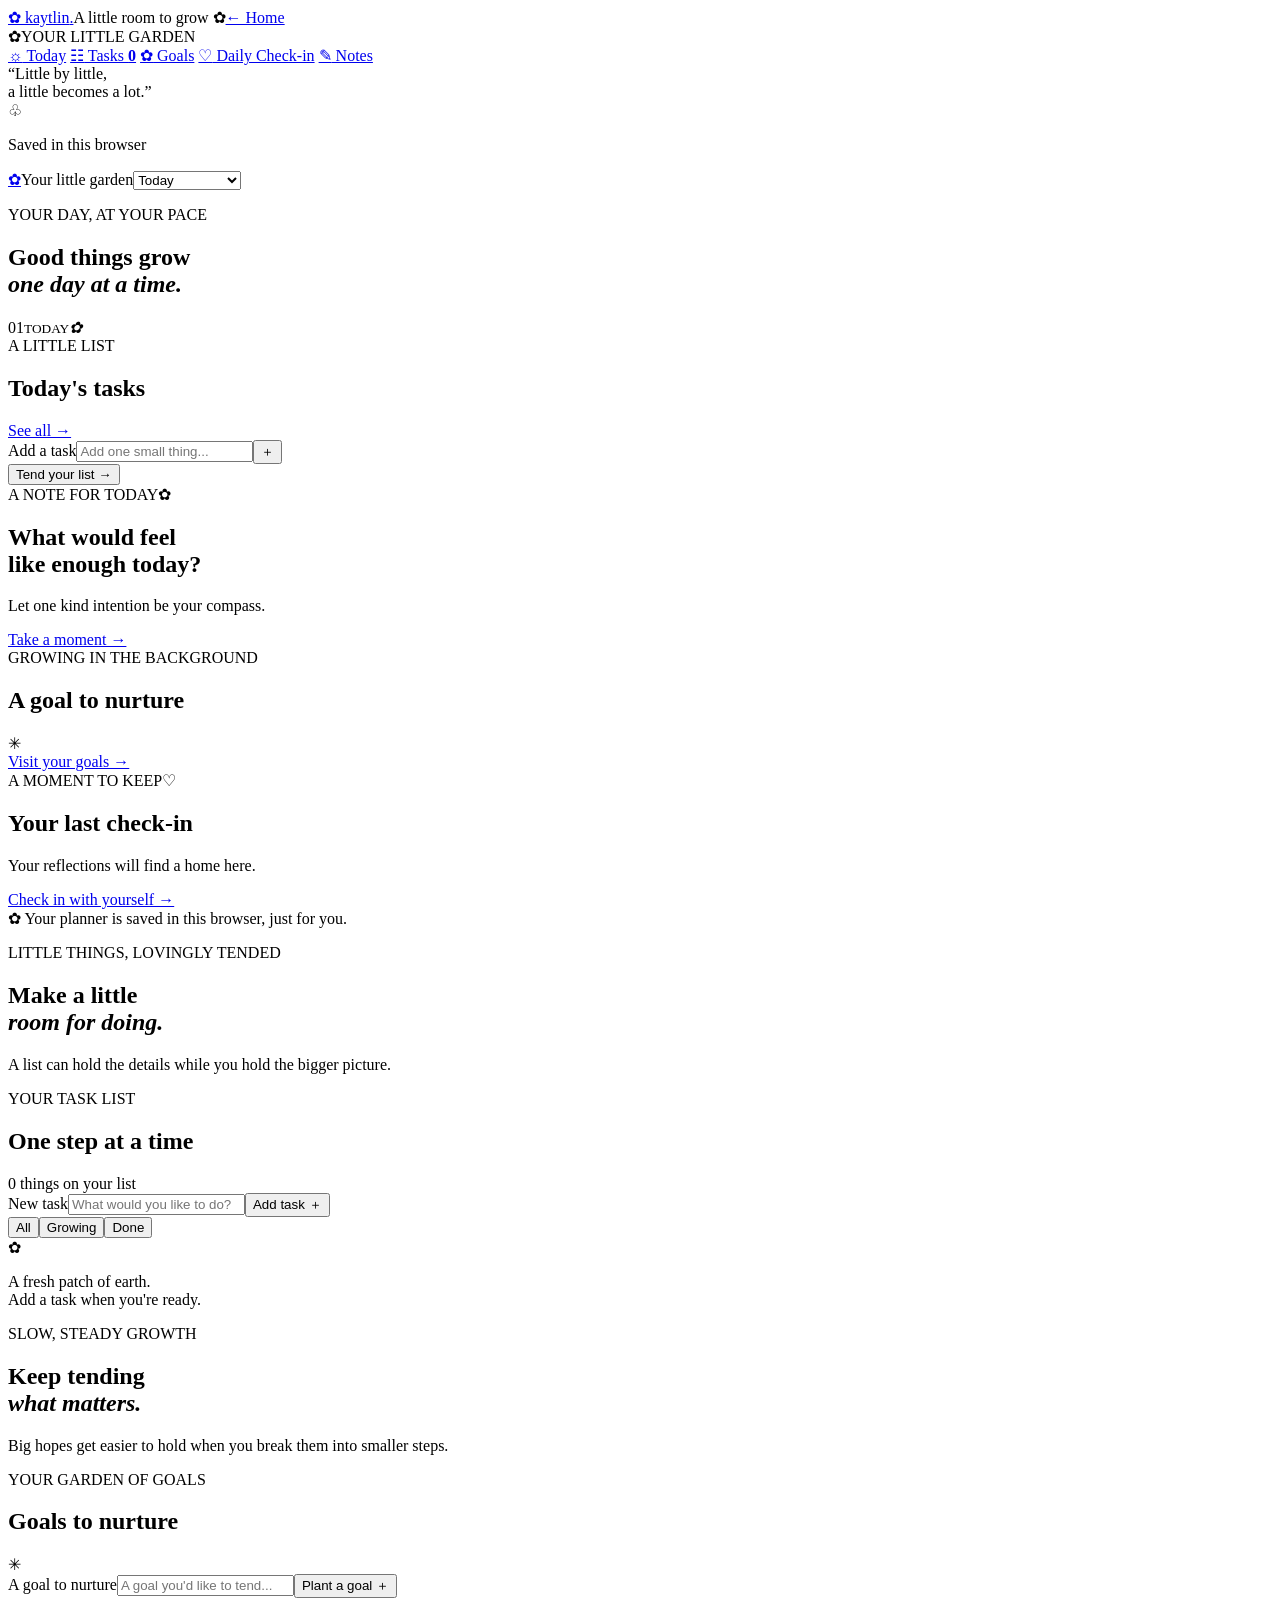
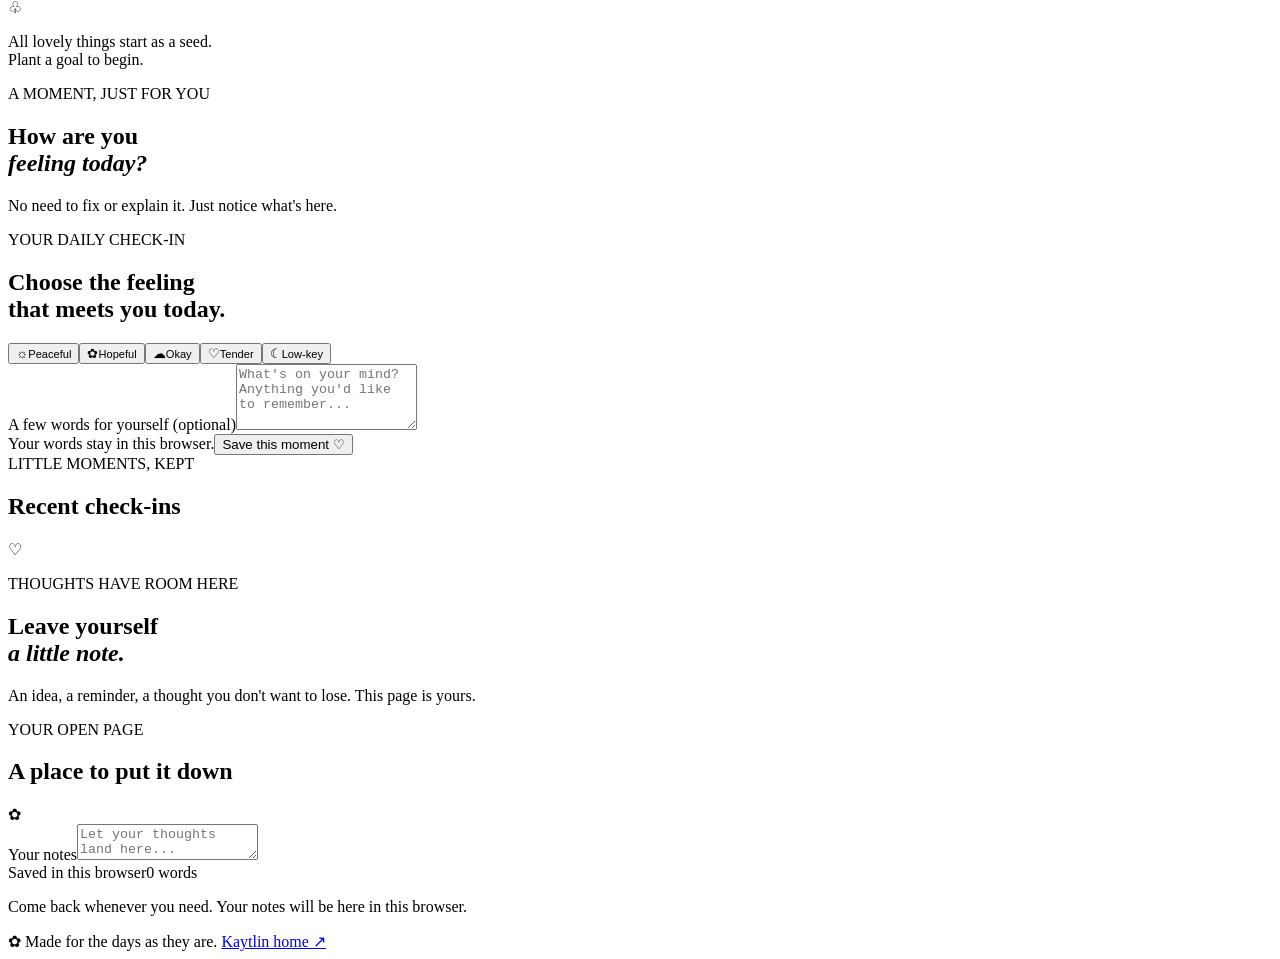
==== workbench.html @ d2147bf6 "Add Kaytlin workbench.html" ====
<!doctype html>
<html lang="en">
<head>
  <meta charset="utf-8">
  <meta name="viewport" content="width=device-width, initial-scale=1">
  <meta name="theme-color" content="#f6f2e9">
  <meta name="description" content="Your personal Kaytlin planner: tasks, goals, a daily check-in, and notes.">
  <title>Your little garden — Kaytlin</title>
  <link rel="preconnect" href="https://fonts.googleapis.com"><link rel="preconnect" href="https://fonts.gstatic.com" crossorigin>
  <link href="https://fonts.googleapis.com/css2?family=DM+Sans:wght@400;500;600;700&family=Playfair+Display:ital,wght@0,500;0,600;0,700;1,500;1,600&display=swap" rel="stylesheet">
  <link rel="stylesheet" href="style.css"><script src="app.js" defer></script>
</head>
<body class="workbench-page">
  <header class="workbench-header"><a class="wordmark" href="index.html"><span class="brand-flower">✿</span> kaytlin<span class="wordmark-period">.</span></a><span class="header-greeting">A little room to grow <span>✿</span></span><a class="home-link" href="index.html">← Home</a></header>
  <div class="workbench-layout">
    <aside class="sidebar" aria-label="Planner sections">
      <div class="sidebar-intro"><span class="mini-flower">✿</span><span>YOUR LITTLE GARDEN</span></div>
      <nav class="side-nav">
        <a href="#today" class="nav-item active" data-view="today"><span>☼</span> Today</a>
        <a href="#tasks" class="nav-item" data-view="tasks"><span>☷</span> Tasks <b class="nav-count" id="task-count">0</b></a>
        <a href="#goals" class="nav-item" data-view="goals"><span>✿</span> Goals</a>
        <a href="#checkin" class="nav-item" data-view="checkin"><span>♡</span> Daily Check-in</a>
        <a href="#notes" class="nav-item" data-view="notes"><span>✎</span> Notes</a>
      </nav>
      <div class="sidebar-bottom"><div class="sidebar-quote">“Little by little,<br>a little becomes a lot.”</div><div class="sidebar-sprout">♧</div><p>Saved in this browser</p></div>
    </aside>

    <main class="dashboard-main">
      <div class="mobile-dash-nav"><a href="index.html" aria-label="Kaytlin home">✿</a><label for="mobile-view">Your little garden</label><select id="mobile-view" aria-label="Choose planner section"><option value="today">Today</option><option value="tasks">Tasks</option><option value="goals">Goals</option><option value="checkin">Daily Check-in</option><option value="notes">Notes</option></select></div>
      <section class="dash-view is-visible" id="today" data-section="today">
        <div class="dashboard-top"><div><p class="eyebrow"><span class="eyebrow-line"></span> YOUR DAY, AT YOUR PACE</p><h1>Good things grow<br><em>one day at a time.</em></h1><p class="today-date" id="today-date"></p></div><div class="date-stamp"><span id="day-number">01</span><small id="month-name">TODAY</small><i>✿</i></div></div>
        <div class="today-grid">
          <article class="paper-card today-tasks-card"><div class="card-heading"><div><span class="card-kicker">A LITTLE LIST</span><h2>Today's tasks</h2></div><a class="text-link" href="#tasks" data-jump="tasks">See all →</a></div><form id="quick-task-form" class="quick-task-form"><label class="sr-only" for="quick-task-input">Add a task</label><input id="quick-task-input" type="text" maxlength="120" placeholder="Add one small thing..." autocomplete="off"><button aria-label="Add task">＋</button></form><div id="today-task-list" class="task-list"></div><button class="soft-button" data-jump="tasks">Tend your list <span>→</span></button></article>
          <article class="paper-card day-note-card"><span class="card-kicker">A NOTE FOR TODAY</span><span class="note-flower">✿</span><h2>What would feel<br>like enough today?</h2><p>Let one kind intention be your compass.</p><a class="text-link" href="#checkin" data-jump="checkin">Take a moment →</a><div class="day-note-lines"></div></article>
        </div>
        <div class="today-lower-grid"><article class="paper-card goal-peek-card"><div class="card-heading"><div><span class="card-kicker">GROWING IN THE BACKGROUND</span><h2>A goal to nurture</h2></div><span class="goal-sparkle">✳</span></div><div id="today-goal-preview"></div><a class="text-link" href="#goals" data-jump="goals">Visit your goals →</a></article><article class="paper-card saved-peek-card"><span class="card-kicker">A MOMENT TO KEEP</span><span class="saved-icon">♡</span><h2>Your last check-in</h2><div id="today-checkin-preview"><p class="empty-note">Your reflections will find a home here.</p></div><a class="text-link" href="#checkin" data-jump="checkin">Check in with yourself →</a></article></div>
        <div class="storage-note"><span>✿</span> Your planner is saved in this browser, just for you.</div>
      </section>

      <section class="dash-view" id="tasks" data-section="tasks">
        <div class="section-topline"><p class="eyebrow"><span class="eyebrow-line"></span> LITTLE THINGS, LOVINGLY TENDED</p><h1>Make a little<br><em>room for doing.</em></h1><p class="view-intro">A list can hold the details while you hold the bigger picture.</p></div>
        <article class="paper-card full-card"><div class="card-heading"><div><span class="card-kicker">YOUR TASK LIST</span><h2>One step at a time</h2></div><span class="task-total" id="tasks-total-label">0 things on your list</span></div><form id="task-form" class="add-form"><label class="sr-only" for="task-input">New task</label><input id="task-input" type="text" maxlength="120" placeholder="What would you like to do?" autocomplete="off"><button class="button button-olive">Add task <span>＋</span></button></form><div class="filter-tabs" role="group" aria-label="Filter tasks"><button type="button" class="filter-tab active" data-filter="all">All</button><button type="button" class="filter-tab" data-filter="open">Growing</button><button type="button" class="filter-tab" data-filter="done">Done</button></div><div id="all-task-list" class="task-list full-task-list"></div><div id="task-empty" class="empty-garden"><span>✿</span><p>A fresh patch of earth.<br>Add a task when you're ready.</p></div></article>
      </section>

      <section class="dash-view" id="goals" data-section="goals">
        <div class="section-topline"><p class="eyebrow"><span class="eyebrow-line"></span> SLOW, STEADY GROWTH</p><h1>Keep tending<br><em>what matters.</em></h1><p class="view-intro">Big hopes get easier to hold when you break them into smaller steps.</p></div>
        <article class="paper-card full-card goals-card"><div class="card-heading"><div><span class="card-kicker">YOUR GARDEN OF GOALS</span><h2>Goals to nurture</h2></div><span class="goal-sparkle">✳</span></div><form id="goal-form" class="add-form"><label class="sr-only" for="goal-input">A goal to nurture</label><input id="goal-input" type="text" maxlength="100" placeholder="A goal you'd like to tend..."><button class="button button-olive">Plant a goal <span>＋</span></button></form><div id="goal-list" class="goal-list"></div><div id="goal-empty" class="empty-garden"><span>♧</span><p>All lovely things start as a seed.<br>Plant a goal to begin.</p></div></article>
      </section>

      <section class="dash-view" id="checkin" data-section="checkin">
        <div class="section-topline"><p class="eyebrow"><span class="eyebrow-line"></span> A MOMENT, JUST FOR YOU</p><h1>How are you<br><em>feeling today?</em></h1><p class="view-intro">No need to fix or explain it. Just notice what's here.</p></div>
        <article class="paper-card checkin-card"><span class="card-kicker">YOUR DAILY CHECK-IN</span><h2>Choose the feeling<br>that meets you today.</h2><div class="mood-options" role="group" aria-label="Choose your mood"><button type="button" class="mood-choice" data-mood="Peaceful"><span>☼</span><small>Peaceful</small></button><button type="button" class="mood-choice" data-mood="Hopeful"><span>✿</span><small>Hopeful</small></button><button type="button" class="mood-choice" data-mood="Okay"><span>☁</span><small>Okay</small></button><button type="button" class="mood-choice" data-mood="Tender"><span>♡</span><small>Tender</small></button><button type="button" class="mood-choice" data-mood="Low-key"><span>☾</span><small>Low-key</small></button></div><label class="field-label" for="checkin-note">A few words for yourself <span>(optional)</span></label><textarea id="checkin-note" rows="4" maxlength="400" placeholder="What's on your mind? Anything you'd like to remember..."></textarea><div class="form-footer"><span id="checkin-saved-label">Your words stay in this browser.</span><button type="button" id="save-checkin" class="button button-olive">Save this moment <span>♡</span></button></div></article>
        <article class="paper-card past-checkin-card"><div class="card-heading"><div><span class="card-kicker">LITTLE MOMENTS, KEPT</span><h2>Recent check-ins</h2></div><span class="goal-sparkle">♡</span></div><div id="checkin-history" class="checkin-history"></div></article>
      </section>

      <section class="dash-view" id="notes" data-section="notes">
        <div class="section-topline"><p class="eyebrow"><span class="eyebrow-line"></span> THOUGHTS HAVE ROOM HERE</p><h1>Leave yourself<br><em>a little note.</em></h1><p class="view-intro">An idea, a reminder, a thought you don't want to lose. This page is yours.</p></div>
        <article class="paper-card notes-card"><div class="notes-top"><div><span class="card-kicker">YOUR OPEN PAGE</span><h2>A place to put it down</h2></div><span class="notes-flower">✿</span></div><label class="sr-only" for="notes-editor">Your notes</label><textarea id="notes-editor" placeholder="Let your thoughts land here..."></textarea><div class="notes-footer"><span><i class="save-dot"></i><span id="notes-save-status">Saved in this browser</span></span><span id="notes-word-count">0 words</span></div></article><p class="notes-whisper">Come back whenever you need. Your notes will be here in this browser.</p>
      </section>
      <footer class="dashboard-footer"><span>✿</span> Made for the days as they are. <a href="index.html">Kaytlin home ↗</a></footer>
    </main>
  </div>
</body>
</html>
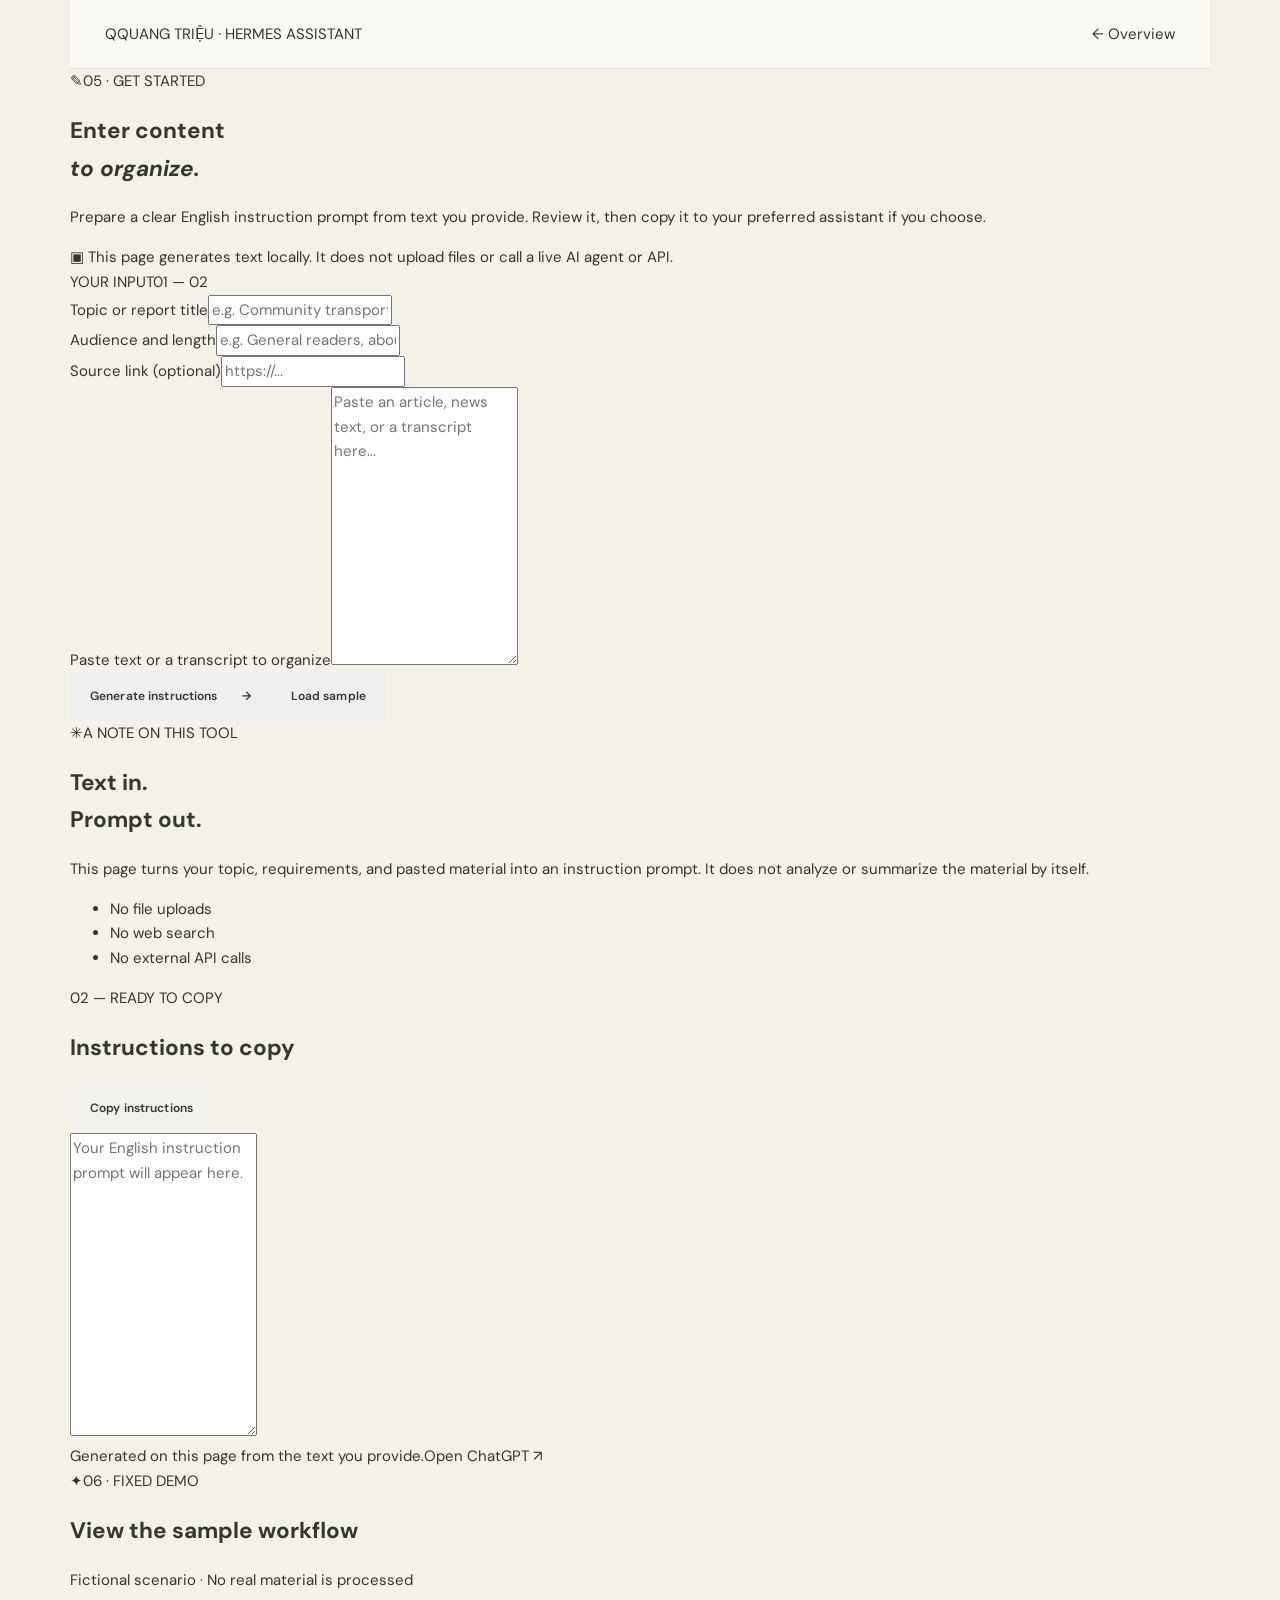
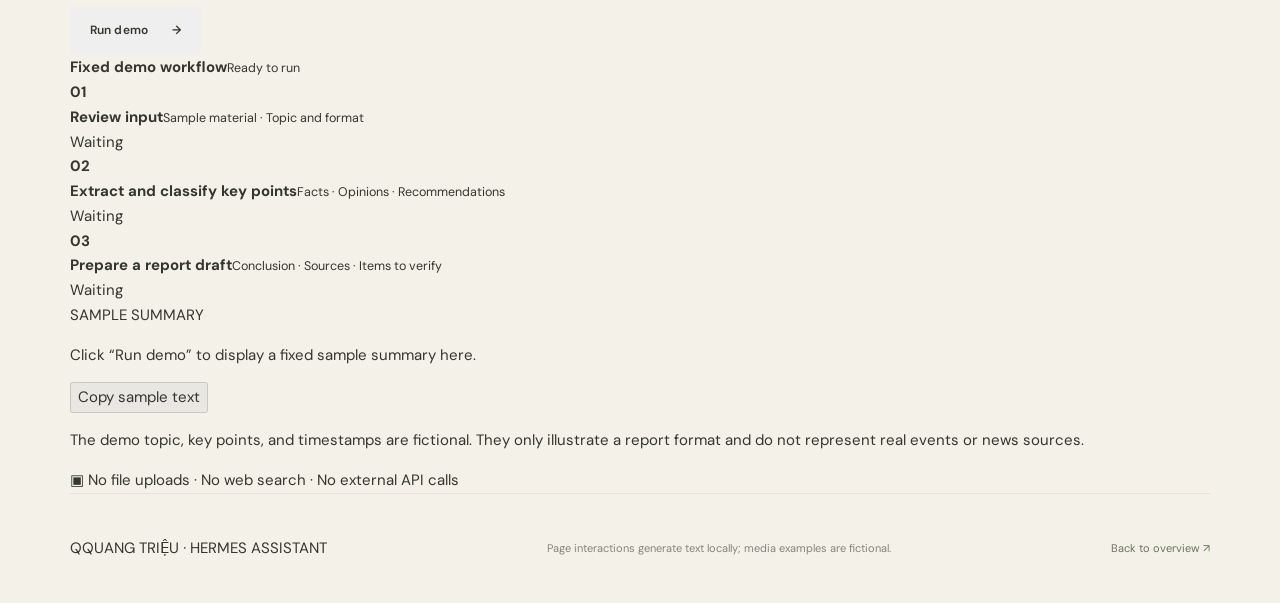
==== commit a54f9cb9: "Restore Quang Triệu content in workbench.html" ====
--- a/workbench.html
+++ b/workbench.html
@@ -1,64 +1,33 @@
 <!doctype html>
 <html lang="en">
 <head>
-  <meta charset="utf-8">
-  <meta name="viewport" content="width=device-width, initial-scale=1">
-  <meta name="theme-color" content="#f6f2e9">
-  <meta name="description" content="Your personal Kaytlin planner: tasks, goals, a daily check-in, and notes.">
-  <title>Your little garden — Kaytlin</title>
+  <meta charset="utf-8"><meta name="viewport" content="width=device-width, initial-scale=1"><meta name="theme-color" content="#f4f2ec">
+  <meta name="description" content="Create a copyable English instruction prompt for organizing an article or transcript. This page does not process files or call an AI service.">
+  <title>Content Organizer · Quang Triệu</title>
   <link rel="preconnect" href="https://fonts.googleapis.com"><link rel="preconnect" href="https://fonts.gstatic.com" crossorigin>
-  <link href="https://fonts.googleapis.com/css2?family=DM+Sans:wght@400;500;600;700&family=Playfair+Display:ital,wght@0,500;0,600;0,700;1,500;1,600&display=swap" rel="stylesheet">
+  <link href="https://fonts.googleapis.com/css2?family=DM+Mono:wght@400;500&family=DM+Sans:wght@400;500;600;700&family=Playfair+Display:ital,wght@0,500;0,600;0,700;1,500&display=swap" rel="stylesheet">
   <link rel="stylesheet" href="style.css"><script src="app.js" defer></script>
 </head>
 <body class="workbench-page">
-  <header class="workbench-header"><a class="wordmark" href="index.html"><span class="brand-flower">✿</span> kaytlin<span class="wordmark-period">.</span></a><span class="header-greeting">A little room to grow <span>✿</span></span><a class="home-link" href="index.html">← Home</a></header>
-  <div class="workbench-layout">
-    <aside class="sidebar" aria-label="Planner sections">
-      <div class="sidebar-intro"><span class="mini-flower">✿</span><span>YOUR LITTLE GARDEN</span></div>
-      <nav class="side-nav">
-        <a href="#today" class="nav-item active" data-view="today"><span>☼</span> Today</a>
-        <a href="#tasks" class="nav-item" data-view="tasks"><span>☷</span> Tasks <b class="nav-count" id="task-count">0</b></a>
-        <a href="#goals" class="nav-item" data-view="goals"><span>✿</span> Goals</a>
-        <a href="#checkin" class="nav-item" data-view="checkin"><span>♡</span> Daily Check-in</a>
-        <a href="#notes" class="nav-item" data-view="notes"><span>✎</span> Notes</a>
-      </nav>
-      <div class="sidebar-bottom"><div class="sidebar-quote">“Little by little,<br>a little becomes a lot.”</div><div class="sidebar-sprout">♧</div><p>Saved in this browser</p></div>
-    </aside>
-
-    <main class="dashboard-main">
-      <div class="mobile-dash-nav"><a href="index.html" aria-label="Kaytlin home">✿</a><label for="mobile-view">Your little garden</label><select id="mobile-view" aria-label="Choose planner section"><option value="today">Today</option><option value="tasks">Tasks</option><option value="goals">Goals</option><option value="checkin">Daily Check-in</option><option value="notes">Notes</option></select></div>
-      <section class="dash-view is-visible" id="today" data-section="today">
-        <div class="dashboard-top"><div><p class="eyebrow"><span class="eyebrow-line"></span> YOUR DAY, AT YOUR PACE</p><h1>Good things grow<br><em>one day at a time.</em></h1><p class="today-date" id="today-date"></p></div><div class="date-stamp"><span id="day-number">01</span><small id="month-name">TODAY</small><i>✿</i></div></div>
-        <div class="today-grid">
-          <article class="paper-card today-tasks-card"><div class="card-heading"><div><span class="card-kicker">A LITTLE LIST</span><h2>Today's tasks</h2></div><a class="text-link" href="#tasks" data-jump="tasks">See all →</a></div><form id="quick-task-form" class="quick-task-form"><label class="sr-only" for="quick-task-input">Add a task</label><input id="quick-task-input" type="text" maxlength="120" placeholder="Add one small thing..." autocomplete="off"><button aria-label="Add task">＋</button></form><div id="today-task-list" class="task-list"></div><button class="soft-button" data-jump="tasks">Tend your list <span>→</span></button></article>
-          <article class="paper-card day-note-card"><span class="card-kicker">A NOTE FOR TODAY</span><span class="note-flower">✿</span><h2>What would feel<br>like enough today?</h2><p>Let one kind intention be your compass.</p><a class="text-link" href="#checkin" data-jump="checkin">Take a moment →</a><div class="day-note-lines"></div></article>
-        </div>
-        <div class="today-lower-grid"><article class="paper-card goal-peek-card"><div class="card-heading"><div><span class="card-kicker">GROWING IN THE BACKGROUND</span><h2>A goal to nurture</h2></div><span class="goal-sparkle">✳</span></div><div id="today-goal-preview"></div><a class="text-link" href="#goals" data-jump="goals">Visit your goals →</a></article><article class="paper-card saved-peek-card"><span class="card-kicker">A MOMENT TO KEEP</span><span class="saved-icon">♡</span><h2>Your last check-in</h2><div id="today-checkin-preview"><p class="empty-note">Your reflections will find a home here.</p></div><a class="text-link" href="#checkin" data-jump="checkin">Check in with yourself →</a></article></div>
-        <div class="storage-note"><span>✿</span> Your planner is saved in this browser, just for you.</div>
-      </section>
-
-      <section class="dash-view" id="tasks" data-section="tasks">
-        <div class="section-topline"><p class="eyebrow"><span class="eyebrow-line"></span> LITTLE THINGS, LOVINGLY TENDED</p><h1>Make a little<br><em>room for doing.</em></h1><p class="view-intro">A list can hold the details while you hold the bigger picture.</p></div>
-        <article class="paper-card full-card"><div class="card-heading"><div><span class="card-kicker">YOUR TASK LIST</span><h2>One step at a time</h2></div><span class="task-total" id="tasks-total-label">0 things on your list</span></div><form id="task-form" class="add-form"><label class="sr-only" for="task-input">New task</label><input id="task-input" type="text" maxlength="120" placeholder="What would you like to do?" autocomplete="off"><button class="button button-olive">Add task <span>＋</span></button></form><div class="filter-tabs" role="group" aria-label="Filter tasks"><button type="button" class="filter-tab active" data-filter="all">All</button><button type="button" class="filter-tab" data-filter="open">Growing</button><button type="button" class="filter-tab" data-filter="done">Done</button></div><div id="all-task-list" class="task-list full-task-list"></div><div id="task-empty" class="empty-garden"><span>✿</span><p>A fresh patch of earth.<br>Add a task when you're ready.</p></div></article>
-      </section>
-
-      <section class="dash-view" id="goals" data-section="goals">
-        <div class="section-topline"><p class="eyebrow"><span class="eyebrow-line"></span> SLOW, STEADY GROWTH</p><h1>Keep tending<br><em>what matters.</em></h1><p class="view-intro">Big hopes get easier to hold when you break them into smaller steps.</p></div>
-        <article class="paper-card full-card goals-card"><div class="card-heading"><div><span class="card-kicker">YOUR GARDEN OF GOALS</span><h2>Goals to nurture</h2></div><span class="goal-sparkle">✳</span></div><form id="goal-form" class="add-form"><label class="sr-only" for="goal-input">A goal to nurture</label><input id="goal-input" type="text" maxlength="100" placeholder="A goal you'd like to tend..."><button class="button button-olive">Plant a goal <span>＋</span></button></form><div id="goal-list" class="goal-list"></div><div id="goal-empty" class="empty-garden"><span>♧</span><p>All lovely things start as a seed.<br>Plant a goal to begin.</p></div></article>
-      </section>
-
-      <section class="dash-view" id="checkin" data-section="checkin">
-        <div class="section-topline"><p class="eyebrow"><span class="eyebrow-line"></span> A MOMENT, JUST FOR YOU</p><h1>How are you<br><em>feeling today?</em></h1><p class="view-intro">No need to fix or explain it. Just notice what's here.</p></div>
-        <article class="paper-card checkin-card"><span class="card-kicker">YOUR DAILY CHECK-IN</span><h2>Choose the feeling<br>that meets you today.</h2><div class="mood-options" role="group" aria-label="Choose your mood"><button type="button" class="mood-choice" data-mood="Peaceful"><span>☼</span><small>Peaceful</small></button><button type="button" class="mood-choice" data-mood="Hopeful"><span>✿</span><small>Hopeful</small></button><button type="button" class="mood-choice" data-mood="Okay"><span>☁</span><small>Okay</small></button><button type="button" class="mood-choice" data-mood="Tender"><span>♡</span><small>Tender</small></button><button type="button" class="mood-choice" data-mood="Low-key"><span>☾</span><small>Low-key</small></button></div><label class="field-label" for="checkin-note">A few words for yourself <span>(optional)</span></label><textarea id="checkin-note" rows="4" maxlength="400" placeholder="What's on your mind? Anything you'd like to remember..."></textarea><div class="form-footer"><span id="checkin-saved-label">Your words stay in this browser.</span><button type="button" id="save-checkin" class="button button-olive">Save this moment <span>♡</span></button></div></article>
-        <article class="paper-card past-checkin-card"><div class="card-heading"><div><span class="card-kicker">LITTLE MOMENTS, KEPT</span><h2>Recent check-ins</h2></div><span class="goal-sparkle">♡</span></div><div id="checkin-history" class="checkin-history"></div></article>
-      </section>
-
-      <section class="dash-view" id="notes" data-section="notes">
-        <div class="section-topline"><p class="eyebrow"><span class="eyebrow-line"></span> THOUGHTS HAVE ROOM HERE</p><h1>Leave yourself<br><em>a little note.</em></h1><p class="view-intro">An idea, a reminder, a thought you don't want to lose. This page is yours.</p></div>
-        <article class="paper-card notes-card"><div class="notes-top"><div><span class="card-kicker">YOUR OPEN PAGE</span><h2>A place to put it down</h2></div><span class="notes-flower">✿</span></div><label class="sr-only" for="notes-editor">Your notes</label><textarea id="notes-editor" placeholder="Let your thoughts land here..."></textarea><div class="notes-footer"><span><i class="save-dot"></i><span id="notes-save-status">Saved in this browser</span></span><span id="notes-word-count">0 words</span></div></article><p class="notes-whisper">Come back whenever you need. Your notes will be here in this browser.</p>
-      </section>
-      <footer class="dashboard-footer"><span>✿</span> Made for the days as they are. <a href="index.html">Kaytlin home ↗</a></footer>
-    </main>
-  </div>
+  <header class="site-header workbench-header wrap"><a class="brand" href="index.html"><span class="brand-mark">Q</span><span>QUANG TRIỆU <i>·</i> HERMES ASSISTANT</span></a><a class="back-link" href="index.html">← Overview</a></header>
+  <main class="workbench wrap">
+    <section class="workbench-heading"><div class="section-label"><span>✎</span><span>05 · GET STARTED</span></div><h1>Enter content<br><em>to organize.</em></h1><p>Prepare a clear English instruction prompt from text you provide. Review it, then copy it to your preferred assistant if you choose.</p><div class="scope-note"><span>▣</span> This page generates text locally. It does not upload files or call a live AI agent or API.</div></section>
+    <section class="organizer-layout" id="input">
+      <form class="organize-form" id="organize-form">
+        <div class="form-section-head"><span class="mini-label">YOUR INPUT</span><span class="form-step">01 — 02</span></div>
+        <label for="topic">Topic or report title</label><input id="topic" name="topic" type="text" maxlength="120" placeholder="e.g. Community transport options">
+        <div class="field-pair"><div><label for="length">Audience and length</label><input id="length" name="length" type="text" maxlength="120" placeholder="e.g. General readers, about 500 words"></div><div><label for="source">Source link <span>(optional)</span></label><input id="source" name="source" type="url" maxlength="300" placeholder="https://..."></div></div>
+        <label for="material">Paste text or a transcript to organize</label><textarea id="material" name="material" rows="11" maxlength="30000" placeholder="Paste an article, news text, or a transcript here..."></textarea>
+        <div class="form-actions"><button class="button button-primary" type="submit">Generate instructions <span>→</span></button><button class="button button-outline" id="fill-example" type="button">Load sample</button></div>
+      </form>
+      <aside class="scope-aside"><span class="aside-icon">✳</span><span class="mini-label">A NOTE ON THIS TOOL</span><h2>Text in.<br>Prompt out.</h2><p>This page turns your topic, requirements, and pasted material into an instruction prompt. It does not analyze or summarize the material by itself.</p><ul><li>No file uploads</li><li>No web search</li><li>No external API calls</li></ul></aside>
+    </section>
+    <section class="result-section" aria-labelledby="result-title"><div class="result-heading"><div><span class="mini-label">02 — READY TO COPY</span><h2 id="result-title">Instructions to copy</h2></div><button class="button button-outline" id="copy-result" type="button" disabled>Copy instructions</button></div><textarea id="result" rows="12" aria-label="Instructions to copy" placeholder="Your English instruction prompt will appear here."></textarea><div class="result-footer"><span id="copy-status" aria-live="polite">Generated on this page from the text you provide.</span><a href="https://chatgpt.com/" target="_blank" rel="noopener noreferrer">Open ChatGPT ↗</a></div></section>
+    <section class="fixed-demo" id="demo"><div class="section-label"><span>✦</span><span>06 · FIXED DEMO</span></div><div class="demo-head"><div><h2>View the sample workflow</h2><p>Fictional scenario · No real material is processed</p></div><button class="button button-primary" id="run-demo" type="button">Run demo <span>→</span></button></div>
+      <div class="demo-workspace"><div class="demo-workflow"><div class="workflow-state"><span class="status-pulse"></span><strong>Fixed demo workflow</strong><small id="demo-state">Ready to run</small></div><div class="workflow-row active"><b>01</b><div><strong>Review input</strong><small>Sample material · Topic and format</small></div><span>Waiting</span></div><div class="workflow-row"><b>02</b><div><strong>Extract and classify key points</strong><small>Facts · Opinions · Recommendations</small></div><span>Waiting</span></div><div class="workflow-row"><b>03</b><div><strong>Prepare a report draft</strong><small>Conclusion · Sources · Items to verify</small></div><span>Waiting</span></div></div><div class="demo-output"><span class="mini-label">SAMPLE SUMMARY</span><p id="demo-result">Click “Run demo” to display a fixed sample summary here.</p><button class="text-button" id="copy-demo" type="button" disabled>Copy sample text</button></div></div>
+      <p class="demo-disclaimer">The demo topic, key points, and timestamps are fictional. They only illustrate a report format and do not represent real events or news sources.</p><div class="scope-note"><span>▣</span> No file uploads · No web search · No external API calls</div>
+    </section>
+  </main>
+  <footer class="site-footer wrap"><a class="brand" href="index.html"><span class="brand-mark">Q</span><span>QUANG TRIỆU <i>·</i> HERMES ASSISTANT</span></a><p>Page interactions generate text locally; media examples are fictional.</p><a href="index.html">Back to overview ↗</a></footer>
 </body>
 </html>
--- a/style.css
+++ b/style.css
@@ -0,0 +1,11 @@
+:root{--cream:#f6f2e9;--paper:#fffdf8;--ink:#33372e;--muted:#85877c;--olive:#657755;--olive-dark:#4c6041;--sage:#dce1d2;--peach:#e9b99d;--lilac:#dcd2e5;--line:#e8e1d5;--serif:'Playfair Display',Georgia,serif;--sans:'DM Sans',Arial,sans-serif;--shadow:0 14px 45px rgba(58,56,44,.07)}
+*{box-sizing:border-box}html{scroll-behavior:smooth}body{margin:0;background:var(--cream);color:var(--ink);font:15px/1.65 var(--sans);-webkit-font-smoothing:antialiased}a{color:inherit;text-decoration:none}button,input,textarea,select{font:inherit}button{color:inherit}.wrap{width:min(1140px,calc(100% - 64px));margin-inline:auto}.site-header{height:92px;display:flex;align-items:center;justify-content:space-between}.wordmark{font:600 26px var(--serif);letter-spacing:-1.2px}.brand-flower{color:var(--olive);font-size:22px;margin-right:4px}.wordmark-period{color:#d38e74}.top-nav{display:flex;align-items:center;gap:36px;font-size:12px;color:#65675f}.top-nav>a:not(.button):hover,.home-link:hover,.site-footer>a:last-child:hover{color:var(--olive)}.button{display:inline-flex;align-items:center;justify-content:center;gap:24px;padding:14px 20px;border:0;border-radius:3px;font-weight:600;font-size:12px;letter-spacing:.01em;transition:transform .2s,background .2s;cursor:pointer}.button:hover{transform:translateY(-2px)}.button-small{padding:11px 15px}.button-ink{background:var(--ink);color:#fff}.button-olive{background:var(--olive);color:#fff}.button-olive:hover{background:var(--olive-dark)}.button-cream{background:var(--paper);color:var(--ink)}.menu-toggle{display:none;border:0;background:none;font-size:22px}.hero{min-height:620px;display:grid;grid-template-columns:.93fr 1.07fr;align-items:center;padding:26px 0 60px}.hero-copy{padding:10px 0 5px 26px;position:relative;z-index:2}.eyebrow{font-size:9px;letter-spacing:.16em;font-weight:700;color:var(--olive);display:flex;align-items:center;gap:10px;margin:0 0 22px}.eyebrow-line{width:22px;height:1px;background:#8d987e}.hero h1,.section-heading h2,.invite-card h2,.dashboard-main h1{font:500 clamp(55px,6vw,78px)/1.06 var(--serif);letter-spacing:-2px;margin:0}.hero h1 em,.section-heading h2 em,.invite-card h2 em,.dashboard-main h1 em{font-weight:500;color:var(--olive)}.hero-lede{max-width:365px;color:#72736c;font-size:14px;line-height:1.9;margin:24px 0 24px}.hand-note{font:italic 13px var(--serif);color:#898577;margin:22px 0 0 4px}.hand-note span{font-size:17px;color:#d38e74;margin-left:5px}.hero-art{height:505px;position:relative;display:flex;align-items:center;justify-content:center}.planner-shadow{position:absolute;width:330px;height:414px;background:#d9cfbd;transform:translate(25px,19px) rotate(5deg);border-radius:2px;box-shadow:0 22px 35px #59513b22}.planner-sheet{position:relative;z-index:2;width:330px;height:414px;padding:26px 26px 22px;background-color:#fffdf8;background-image:radial-gradient(#c6bcae33 .7px,transparent .7px);background-size:8px 8px;box-shadow:0 14px 50px #423d301f;transform:rotate(-3deg);border:1px solid #ece6da}.sheet-top,.sheet-bottom{font-size:7px;letter-spacing:.17em;color:#77786c;display:flex;justify-content:space-between}.sheet-date{font:500 30px/1.15 var(--serif);margin:31px 0 20px;color:#4c6041}.sheet-rule{height:1px;background:var(--line);margin-bottom:23px}.sheet-label,.card-kicker{font-size:9px;font-weight:700;letter-spacing:.14em;color:#85877c}.planner-task{display:flex;align-items:center;gap:12px;border-bottom:1px solid #eee9df;padding:12px 0;font:13px var(--serif);color:#5e6057}.planner-task i{width:14px;height:14px;border:1px solid #a2a790;border-radius:50%;display:grid;place-items:center;font:9px var(--sans);font-style:normal;color:white}.planner-task i.checked{background:var(--olive);border-color:var(--olive)}.crossed{text-decoration:line-through;color:#a5a397}.sheet-flower{font-size:45px;color:#c69d8b;position:absolute;right:33px;bottom:58px;opacity:.9}.sheet-bottom{position:absolute;bottom:22px;left:26px}.sun-doodle{position:absolute;top:38px;left:62px;font-size:45px;color:#d9a07d}.orbit{position:absolute;border:1px solid #c9cebd;border-radius:50%;width:420px;height:420px}.orbit-two{width:460px;height:460px;border-color:#e3d8cc}.flower-sprig{position:absolute;right:20px;bottom:20px;width:106px;z-index:3;transform:rotate(8deg)}.art-caption{position:absolute;left:4px;bottom:47px;color:#868173;font:italic 12px/1.45 var(--serif);transform:rotate(-7deg)}.art-caption span{display:block;font:700 9px var(--sans);letter-spacing:.14em;color:var(--olive);margin-bottom:7px}.art-star{position:absolute;right:64px;top:76px;color:#c89982;font-size:23px}.welcome-strip{border-top:1px solid #e9e3d9;border-bottom:1px solid #e9e3d9}.strip-inner{min-height:94px;display:flex;align-items:center;justify-content:center;gap:24px;text-align:center}.strip-inner p{font:italic 18px var(--serif);color:#5f6058}.strip-inner em{color:var(--olive)}.strip-flower{color:#c18f78;font-size:18px}.intro-section{padding:114px 0 124px}.section-heading{text-align:center}.section-heading .eyebrow{justify-content:center}.section-heading h2{font-size:50px}.intro-grid{display:grid;grid-template-columns:.8fr 1.2fr;gap:100px;max-width:860px;margin:65px auto 0}.intro-text{font:italic 20px/1.7 var(--serif);color:#77756d;padding-top:4px}.feature-notes{display:grid;gap:27px}.feature-notes article{display:flex;gap:19px;align-items:flex-start}.feature-icon{width:39px;height:39px;flex:none;display:grid;place-items:center;border-radius:50%;font-size:18px}.icon-peach{background:#f1ded1;color:#ab775f}.icon-lilac{background:#e9e2ee;color:#887399}.icon-sage{background:#e2e7da;color:var(--olive)}.feature-notes h3{font:500 17px var(--serif);margin:1px 0 4px}.feature-notes p{font-size:12px;color:#85847b;margin:0;max-width:385px}.invite-section{padding:0 0 95px}.invite-card{position:relative;overflow:hidden;text-align:center;max-width:850px;margin:auto;padding:58px 25px 64px;background:#657755;color:#fdfaf2;background-image:radial-gradient(#ffffff12 .8px,transparent .8px);background-size:10px 10px}.invite-card .eyebrow{color:#e2ddcb;justify-content:center}.invite-card h2{font-size:54px}.invite-card h2 em{color:#e7c0a5}.invite-card>p:not(.eyebrow){max-width:350px;margin:17px auto 23px;color:#e2e4d9;font-size:12px}.invite-doodle{position:absolute;right:54px;bottom:24px;font-size:67px;color:#d7b19a;opacity:.7}.invite-leaves{position:absolute;left:46px;top:22px;font:90px var(--serif);color:#c4cbb5;opacity:.55;transform:rotate(-28deg)}.site-footer{min-height:110px;display:flex;align-items:center;justify-content:space-between;border-top:1px solid #e8e2d8}.site-footer .wordmark{font-size:21px}.site-footer p,.site-footer>a:last-child{font-size:11px;color:#85847b}.site-footer>a:last-child{color:var(--olive)}
+/* Workbench */
+.workbench-page{min-height:100vh;background:#f4f1e9}.workbench-header{height:69px;background:#fbf9f3;border-bottom:1px solid #eae5da;display:flex;align-items:center;justify-content:space-between;padding:0 35px}.workbench-header .wordmark{font-size:22px}.header-greeting{font:italic 14px var(--serif);color:#808074}.header-greeting span{color:#c79179;margin-left:5px}.home-link{font-size:11px;color:#74766c}.workbench-layout{min-height:calc(100vh - 69px);display:grid;grid-template-columns:230px 1fr;max-width:1500px;margin:auto}.sidebar{background:#ebece2;border-right:1px solid #e0e1d6;padding:36px 20px 23px 26px;display:flex;flex-direction:column;min-height:calc(100vh - 69px)}.sidebar-intro{display:flex;gap:10px;align-items:center;color:#85887a;font-size:8px;font-weight:700;letter-spacing:.14em;padding:5px 10px 26px}.mini-flower{color:var(--olive);font-size:17px}.side-nav{display:grid;gap:6px}.nav-item{height:42px;display:flex;align-items:center;gap:12px;padding:0 11px;border-radius:3px;color:#686b61;font-size:12px;transition:background .2s}.nav-item>span{font-size:16px;width:17px;text-align:center;color:#838a75}.nav-item:hover{background:#f5f3ed}.nav-item.active{background:#dfe4d7;color:#45553b;font-weight:600}.nav-count{margin-left:auto;font-size:10px;color:#8b8e82;font-weight:500}.sidebar-bottom{margin-top:auto;text-align:center;position:relative;padding-top:60px}.sidebar-quote{font:italic 17px/1.55 var(--serif);color:#72766a}.sidebar-sprout{font-size:45px;color:#8d9c7d;margin:17px 0 2px}.sidebar-bottom p{font-size:9px;color:#98998f}.dashboard-main{width:min(100%,1030px);padding:54px 6.4% 24px;margin:0 auto}.dashboard-top{display:flex;justify-content:space-between;align-items:center;margin-bottom:39px}.dashboard-main h1{font-size:44px;letter-spacing:-1.2px}.dashboard-top .eyebrow,.section-topline .eyebrow{margin-bottom:15px}.today-date{font-size:11px;color:#89897f;margin:15px 0 0}.date-stamp{width:81px;height:87px;background:#fbf9f3;border:1px solid #e9e2d5;display:flex;flex-direction:column;align-items:center;justify-content:center;position:relative;box-shadow:3px 3px 0 #e7e0d4;transform:rotate(3deg)}.date-stamp span{font:500 30px var(--serif);line-height:1}.date-stamp small{font-size:8px;letter-spacing:.12em;color:#7a7e70;margin-top:4px}.date-stamp i{position:absolute;right:-8px;top:-9px;color:#cc987c;font-style:normal}.today-grid{display:grid;grid-template-columns:1.2fr .8fr;gap:19px}.paper-card{background-color:var(--paper);background-image:radial-gradient(#c8c1b11a .7px,transparent .7px);background-size:9px 9px;border:1px solid #ebe6dc;box-shadow:var(--shadow);padding:25px 25px 23px;position:relative}.today-tasks-card,.day-note-card{min-height:300px}.card-heading{display:flex;align-items:center;justify-content:space-between;gap:16px}.paper-card h2{font:500 22px/1.25 var(--serif);margin:6px 0 0}.text-link{font-size:10px;color:var(--olive);font-weight:600;white-space:nowrap}.quick-task-form,.add-form{display:flex;gap:9px;margin-top:21px}.quick-task-form input,.add-form input{min-width:0;flex:1;background:#f8f6f0;border:1px solid #eee9df;border-radius:2px;padding:11px 12px;font-size:11px;color:var(--ink);outline:none}.quick-task-form input:focus,.add-form input:focus,textarea:focus{border-color:#a9b39a;box-shadow:0 0 0 3px #68795314}.quick-task-form button{width:38px;border:0;background:#e5e9df;color:var(--olive);font-size:23px;cursor:pointer;border-radius:2px}.task-list{display:grid}.task-row{display:flex;align-items:center;gap:11px;padding:11px 0;border-bottom:1px solid #f0ece4;font-size:11px;color:#606158}.task-check{width:15px;height:15px;flex:none;border:1px solid #adb49e;border-radius:50%;background:transparent;display:grid;place-items:center;padding:0;cursor:pointer;color:white;font-size:9px}.task-row.done .task-check{background:var(--olive);border-color:var(--olive)}.task-row.done .task-text{text-decoration:line-through;color:#a5a397}.task-text{flex:1}.task-delete{border:0;background:transparent;color:#b5aaa0;font-size:17px;padding:0 3px;cursor:pointer;opacity:.45}.task-row:hover .task-delete,.task-delete:focus{opacity:1}.task-list:empty{display:none}.soft-button{margin-top:16px;padding:8px 12px;background:#f0f1e9;border:0;color:#647353;border-radius:2px;font-size:10px;cursor:pointer}.soft-button span{margin-left:13px}.day-note-card{background-color:#f5eee8;padding:25px 25px}.day-note-card h2{font-size:27px;line-height:1.25;margin-top:32px}.day-note-card>p{font-size:11px;color:#858078;margin:12px 0 23px}.day-note-card .text-link{position:relative;z-index:1}.note-flower{position:absolute;right:24px;top:48px;font-size:23px;color:#c78c74}.day-note-lines{height:1px;background:#dcd0c5;margin-top:12px}.today-lower-grid{display:grid;grid-template-columns:1fr 1fr;gap:19px;margin-top:19px}.goal-peek-card,.saved-peek-card{min-height:180px}.goal-sparkle{color:#c7967e;font-size:20px}.goal-preview{margin:14px 0 10px}.goal-preview-title{font:15px var(--serif)}.progress-track{height:5px;background:#ebe9df;border-radius:9px;margin:9px 0 5px;overflow:hidden}.progress-fill{height:100%;background:#82916f;border-radius:9px;transition:width .25s}.progress-meta{font-size:9px;color:#929187;display:flex;justify-content:space-between}.saved-icon{position:absolute;right:25px;top:23px;color:#ca937d;font-size:21px}.saved-peek-card h2{margin-top:9px}.empty-note,.saved-preview{font:italic 12px/1.6 var(--serif);color:#8d8a80;margin:13px 0}.saved-peek-card .text-link{display:inline-block;margin-top:3px}.storage-note{text-align:center;font-size:9px;color:#96958b;margin:24px 0 10px}.storage-note span{color:#879375;margin-right:6px}.mobile-dash-nav{display:none}.dash-view{display:none}.dash-view.is-visible{display:block;animation:fade-in .25s ease}@keyframes fade-in{from{opacity:.45;transform:translateY(3px)}to{opacity:1;transform:translateY(0)}}.section-topline{margin-bottom:29px}.section-topline .view-intro{color:#83837a;font-size:12px;max-width:425px;margin:15px 0 0}.full-card{min-height:370px}.full-card .card-heading h2{font-size:25px}.task-total{font-size:10px;color:#929187}.add-form{margin:24px 0 14px}.add-form .button{padding:10px 15px;white-space:nowrap}.filter-tabs{display:flex;gap:5px;padding:8px 0 5px;border-bottom:1px solid #eee9df}.filter-tab{border:0;background:transparent;color:#909087;font-size:10px;padding:7px 11px;cursor:pointer}.filter-tab.active{background:#e8ebe2;color:#536447;border-radius:2px;font-weight:600}.full-task-list .task-row{padding:14px 3px;font-size:12px}.full-task-list .task-delete{opacity:.55}.empty-garden{padding:35px 15px;text-align:center;color:#929187;font:italic 13px/1.6 var(--serif)}.empty-garden span{font-style:normal;font-size:25px;color:#a5ad98}.empty-garden p{margin:7px}.goal-list{display:grid;gap:15px;margin-top:24px}.goal-item{background:#faf8f2;border:1px solid #eee9df;padding:17px 18px}.goal-item-head{display:flex;align-items:flex-start;gap:12px}.goal-name{font:17px var(--serif);flex:1}.goal-delete{background:none;border:0;color:#b1a89e;cursor:pointer;font-size:16px}.goal-progress-row{display:flex;align-items:center;gap:10px;margin-top:15px}.goal-progress-row .progress-track{flex:1;margin:0}.goal-progress-row span{font-size:9px;color:#85877c;min-width:32px;text-align:right}.steps-list{list-style:none;padding:0;margin:13px 0 0;display:grid;gap:7px}.steps-list li{display:flex;align-items:center;gap:8px;font-size:10px;color:#707168}.step-toggle{width:13px;height:13px;border:1px solid #b0b7a3;border-radius:50%;background:transparent;color:white;font-size:8px;padding:0;cursor:pointer}.steps-list li.done .step-toggle{background:var(--olive);border-color:var(--olive)}.steps-list li.done .step-label{text-decoration:line-through;color:#a09f94}.step-remove{border:0;background:transparent;color:#b5aaa0;margin-left:auto;cursor:pointer;opacity:.5}.goal-step-form{display:flex;gap:7px;margin-top:12px}.goal-step-form input{min-width:0;flex:1;border:1px solid #eee9df;background:#fffdf8;padding:8px 9px;font-size:10px}.goal-step-form button{border:0;background:#e5e9df;color:var(--olive);width:31px;font-size:17px;cursor:pointer}.checkin-card{max-width:690px;padding:30px 32px}.checkin-card h2{font-size:27px;margin:10px 0 19px}.mood-options{display:flex;gap:10px;margin:20px 0 23px;flex-wrap:wrap}.mood-choice{width:86px;min-height:76px;background:#faf8f2;border:1px solid #eee9df;border-radius:3px;display:flex;flex-direction:column;align-items:center;justify-content:center;gap:4px;cursor:pointer;transition:all .16s}.mood-choice span{font-size:23px;color:#788469}.mood-choice small{font-size:9px;color:#75766c}.mood-choice:hover,.mood-choice.selected{border-color:#9eaa90;background:#e9ece3;transform:translateY(-2px)}.mood-choice[data-mood="Tender"] span{color:#bf8c80}.mood-choice[data-mood="Low-key"] span{color:#9685a5}.field-label{display:block;font-size:10px;font-weight:600;margin-bottom:8px}.field-label span{font-weight:400;color:#98968c}.checkin-card textarea,.notes-card textarea{width:100%;resize:vertical;background:#fbf9f4;border:1px solid #eee9df;border-radius:2px;padding:12px;font-size:11px;line-height:1.7;color:var(--ink);outline:none}.form-footer{display:flex;align-items:center;justify-content:space-between;gap:15px;margin-top:14px}.form-footer>span{font-size:9px;color:#97958a}.form-footer .button{padding:11px 15px}.past-checkin-card{margin-top:20px;max-width:690px}.checkin-history{display:grid;gap:9px;margin-top:16px}.history-entry{padding:12px 13px;background:#faf8f2;border-left:2px solid #d0d8c4}.history-entry-head{display:flex;gap:10px;align-items:center;font-size:10px;color:#5e6654}.history-entry-head strong{font-weight:600}.history-entry p{font:italic 12px/1.5 var(--serif);color:#848177;margin:7px 0 0}.notes-card{padding:28px 30px 17px;max-width:760px}.notes-top{display:flex;justify-content:space-between;align-items:center}.notes-top h2{font-size:24px}.notes-flower{font-size:28px;color:#c3917a}.notes-card textarea{margin-top:21px;min-height:310px;line-height:2;background-color:#fffdf8;background-image:linear-gradient(transparent 31px,#ebe7dd 32px);background-size:100% 32px;padding:4px 12px;border:0;border-radius:0}.notes-card textarea:focus{box-shadow:none;background-image:linear-gradient(transparent 31px,#c9d0be 32px)}.notes-footer{display:flex;justify-content:space-between;padding:12px 2px 0;color:#99978c;font-size:9px}.notes-footer>span:first-child{display:flex;align-items:center;gap:7px}.save-dot{width:6px;height:6px;background:#8ea17d;border-radius:50%}.notes-whisper{font:italic 12px var(--serif);color:#918e83;margin:16px 5px}.dashboard-footer{border-top:1px solid #e4dfd4;margin-top:30px;padding-top:16px;text-align:center;color:#97958c;font-size:9px}.dashboard-footer>span{color:#82916f}.dashboard-footer a{margin-left:12px;color:var(--olive)}.sr-only{position:absolute;width:1px;height:1px;padding:0;margin:-1px;overflow:hidden;clip:rect(0,0,0,0);white-space:nowrap;border:0}
+@media(max-width:900px){.wrap{width:min(100% - 42px,720px)}.hero{grid-template-columns:1fr 1fr;min-height:555px}.hero-copy{padding-left:0}.hero h1{font-size:60px}.hero-art{transform:scale(.88)}.intro-grid{gap:45px}.workbench-layout{grid-template-columns:190px 1fr}.sidebar{padding-inline:16px}.dashboard-main{padding-inline:5%}.dashboard-main h1{font-size:39px}.today-grid,.today-lower-grid{gap:12px}.paper-card{padding:20px}.day-note-card h2{font-size:24px}}
+@media(max-width:650px){body{font-size:14px}.wrap{width:calc(100% - 38px)}.site-header{height:70px}.top-nav{display:none;position:absolute;z-index:10;top:60px;left:16px;right:16px;padding:17px;background:#fffdf8;box-shadow:var(--shadow);flex-direction:column;align-items:stretch;gap:15px}.top-nav.open{display:flex}.top-nav .button{align-self:flex-start}.menu-toggle{display:block;color:var(--olive)}.hero{display:flex;flex-direction:column;align-items:flex-start;padding:47px 0 44px;min-height:auto}.hero-copy{padding:0}.hero h1{font-size:59px}.hero-lede{font-size:13px;max-width:400px;margin:19px 0}.hero-art{width:100%;height:400px;transform:scale(.82);transform-origin:top center;margin:30px 0 -48px}.planner-sheet{width:300px;height:380px}.planner-shadow{width:300px;height:380px}.sheet-date{font-size:27px}.orbit{width:365px;height:365px}.orbit-two{width:405px;height:405px}.flower-sprig{right:-3px;bottom:3px}.art-caption{left:-4px;bottom:27px}.sun-doodle{left:12px}.strip-inner{min-height:80px;gap:12px}.strip-inner p{font-size:15px}.intro-section{padding:76px 0 80px}.section-heading h2{font-size:43px}.section-heading .eyebrow{font-size:8px}.intro-grid{display:block;margin:35px auto 0}.intro-text{font-size:18px;margin-bottom:35px}.feature-notes{gap:22px}.invite-section{padding-bottom:54px}.invite-card{padding:54px 22px 58px}.invite-card h2{font-size:47px}.invite-leaves{left:5px;font-size:65px}.invite-doodle{right:12px;font-size:49px}.site-footer{min-height:100px;flex-wrap:wrap;gap:4px 12px;padding:18px 0}.site-footer p{order:3;flex-basis:100%;margin:0}.site-footer>a:last-child{font-size:10px}.workbench-header{height:57px;padding:0 16px}.workbench-header .wordmark{font-size:20px}.header-greeting{display:none}.home-link{font-size:10px}.workbench-layout{display:block;min-height:calc(100vh - 57px)}.sidebar{display:none}.dashboard-main{padding:0 17px 25px}.mobile-dash-nav{display:grid;grid-template-columns:30px 1fr auto;align-items:center;gap:9px;position:sticky;top:0;z-index:5;margin:0 -17px 27px;padding:10px 17px;background:#f4f1e9ed;border-bottom:1px solid #e6e1d7;backdrop-filter:blur(10px)}.mobile-dash-nav>a{font-size:20px;color:var(--olive)}.mobile-dash-nav label{font:500 15px var(--serif)}.mobile-dash-nav select{max-width:124px;border:1px solid #e2dfd5;background:#fbf9f3;border-radius:2px;padding:7px 7px;font-size:10px;color:#59634e}.dashboard-top{margin-bottom:25px}.dashboard-main h1{font-size:37px;letter-spacing:-.8px}.dashboard-top .eyebrow,.section-topline .eyebrow{font-size:8px;margin-bottom:12px}.date-stamp{width:61px;height:68px;flex:none;margin-left:9px}.date-stamp span{font-size:24px}.date-stamp small{font-size:7px}.today-grid,.today-lower-grid{grid-template-columns:1fr;gap:13px}.today-tasks-card,.day-note-card{min-height:0}.paper-card{padding:20px 19px}.day-note-card h2{font-size:25px;margin-top:24px}.day-note-card>p{margin:9px 0 14px}.goal-peek-card,.saved-peek-card{min-height:160px}.storage-note{margin:17px 0}.section-topline{margin-bottom:22px}.section-topline .view-intro{font-size:11px;margin-top:12px}.full-card{padding:19px 16px;min-height:350px}.full-card .card-heading h2{font-size:22px}.task-total{font-size:9px}.add-form{flex-wrap:wrap}.add-form input{min-width:100%}.add-form .button{width:100%}.mood-options{gap:7px}.mood-choice{width:calc((100% - 14px)/3);min-height:71px}.checkin-card{padding:23px 18px}.checkin-card h2{font-size:24px}.form-footer{align-items:flex-start;flex-direction:column}.form-footer .button{width:100%}.past-checkin-card{padding:20px 17px}.notes-card{padding:22px 17px 14px}.notes-top h2{font-size:20px}.notes-card textarea{min-height:290px}.dashboard-footer{line-height:1.8}.dashboard-footer a{display:inline-block}}
+@media(prefers-reduced-motion:reduce){*,*::before,*::after{scroll-behavior:auto!important;animation-duration:.01ms!important;animation-iteration-count:1!important;transition-duration:.01ms!important}}
+/* Reference-inspired editorial sections */
+.rhythm-section{padding:25px 0 112px}.rhythm-table-wrap{max-width:900px;margin:47px auto 0;overflow-x:auto}.rhythm-table{width:100%;border-collapse:collapse;text-align:left;background:#fbf9f3;border:1px solid #e8e2d8}.rhythm-table th{padding:14px 17px;background:#eaebe2;color:#777b6e;font-size:9px;text-transform:uppercase;letter-spacing:.13em}.rhythm-table td{padding:15px 17px;border-top:1px solid #ebe6dc;font-size:12px;color:#77766e}.rhythm-table td:nth-child(1){width:70px}.rhythm-table td:nth-child(2){width:220px}.rhythm-table td strong,.rhythm-table td small{display:block}.rhythm-table td strong{font:500 17px var(--serif);color:#4d5544}.rhythm-table td small{font-size:9px;color:#99968a;margin-top:3px}.step-number{font:italic 15px var(--serif);color:#b28770}.rhythm-footnote{text-align:center;font:italic 13px var(--serif);color:#929084;margin:20px auto 0}.garden-section{padding:10px 0 112px}.garden-heading{display:flex;justify-content:space-between;align-items:end;gap:40px;margin:0 0 43px}.garden-heading h2,.storage-copy h2{font:500 46px/1.1 var(--serif);letter-spacing:-1.1px;margin:0}.garden-heading h2 em,.storage-copy h2 em{color:var(--olive);font-weight:500}.garden-heading>p{max-width:300px;color:#85847b;font-size:12px;line-height:1.8;margin:0 0 4px}.garden-cards{display:grid;grid-template-columns:repeat(6,1fr);gap:13px}.garden-card{grid-column:span 2;min-height:220px;padding:21px 21px 19px;position:relative;overflow:hidden;background:#fbf9f3;border:1px solid #e9e3d9}.garden-card-wide{grid-column:span 2;background:#e8ece2}.garden-card-peach{background:#f3e7dc}.garden-card-lilac{background:#eee8f0}.garden-card-blush{background:#f4e9e4}.garden-card-note{background:#e8e9df}.garden-card-icon{display:grid;place-items:center;width:35px;height:35px;border-radius:50%;font-size:16px}.garden-card-num{position:absolute;right:20px;top:23px;color:#969487;font-size:9px;letter-spacing:.12em}.garden-card h3{font:500 22px var(--serif);margin:19px 0 6px}.garden-card p{font-size:11px;line-height:1.7;color:#79796f;max-width:245px;margin:0}.garden-card-mark{position:absolute;right:13px;bottom:4px;font-size:44px;color:#879577;opacity:.2}.garden-card-peach .garden-card-mark,.garden-card-blush .garden-card-mark{color:#bb8068}.garden-card-lilac .garden-card-mark{color:#9e89ac}.storage-section{padding:0 0 102px}.storage-card{position:relative;display:grid;grid-template-columns:1fr .8fr;gap:55px;align-items:center;overflow:hidden;padding:48px 54px;background:#e8e9df;border:1px solid #e1e2d7}.storage-copy .eyebrow{margin-bottom:15px}.storage-copy h2{font-size:39px}.storage-copy>p:last-child{font-size:12px;line-height:1.8;color:#77796f;max-width:410px;margin:17px 0 0}.storage-list{display:grid;gap:14px;position:relative;z-index:1}.storage-list>div{display:flex;align-items:flex-start;gap:11px;font-size:11px;color:#686c61}.storage-list>div>span{width:18px;height:18px;display:grid;place-items:center;flex:none;border-radius:50%;background:#d4dbca;color:var(--olive);font-size:10px}.storage-list p{margin:0}.storage-flower{position:absolute;right:-20px;bottom:-63px;font-size:150px;color:#aeb9a0;opacity:.24}.sample-section{padding:4px 0 102px}.sample-section .section-heading h2{font-size:43px}.sample-intro{max-width:390px;margin:17px auto 0;color:#86847a;font-size:11px}.sample-board{width:min(800px,100%);min-height:365px;margin:43px auto 0;padding:20px;display:grid;grid-template-columns:170px 1fr;gap:16px;background:#e8e8dd;border:1px solid #e2e0d5;box-shadow:var(--shadow)}.sample-rail{display:flex;flex-direction:column;gap:8px;padding:14px 10px;color:#73766a}.sample-rail>span{font-size:20px;color:var(--olive)}.sample-rail small,.sample-page-head,.sample-columns small{font-size:7px;letter-spacing:.14em;color:#88897d}.sample-rail b{font-size:10px;font-weight:500;padding:8px 9px;color:#797b71}.sample-rail b.current{background:#dbe1d3;color:#4f6043}.sample-page{position:relative;padding:25px 30px;background-color:#fffdf8;background-image:radial-gradient(#c6bcae26 .7px,transparent .7px);background-size:8px 8px;box-shadow:0 6px 18px #514c3d12}.sample-page-head{display:flex;justify-content:space-between}.sample-page h3{font:500 31px/1.16 var(--serif);color:#3d4138;margin:22px 0 23px}.sample-page h3 em{color:var(--olive);font-weight:500}.sample-columns{display:grid;grid-template-columns:1fr .9fr;gap:16px}.sample-columns>div:first-child{padding:12px;background:#f7f5ee}.sample-columns p{font-size:10px;color:#6b6c63;margin:14px 0}.sample-columns p i{display:inline-block;width:12px;height:12px;border:1px solid #9ea78f;border-radius:50%;vertical-align:-2px;margin-right:8px}.sample-columns p i.sample-check{background:var(--olive);border-color:var(--olive);position:relative}.sample-columns p i.sample-check:after{content:'✓';position:absolute;inset:-3px 0 0 1px;color:white;font-size:9px}.sample-mood{position:relative;padding:12px;background:#f3e8e2;text-align:center}.sample-mood small{display:block;text-align:left}.sample-mood>b{display:block;margin-top:15px;color:#bd8c78;font-size:23px}.sample-mood p{font:15px var(--serif);margin:4px;color:#59654c}.sample-mood>span{display:block;font:italic 10px/1.5 var(--serif);color:#8c877c}.sample-bottom{position:absolute;bottom:14px;left:30px;color:#929084;font:italic 9px var(--serif)}.sample-link{text-align:center;margin:21px}.sample-link .text-link{font-size:11px}
+@media(max-width:900px){.garden-heading{gap:24px}.garden-heading h2{font-size:40px}.storage-card{gap:32px;padding:38px 34px}.storage-copy h2{font-size:34px}.sample-board{grid-template-columns:145px 1fr}}
+@media(max-width:650px){.rhythm-section{padding:0 0 70px}.rhythm-table-wrap{margin-top:30px}.rhythm-table{min-width:540px}.rhythm-table th,.rhythm-table td{padding:12px}.rhythm-footnote{font-size:12px;line-height:1.6;padding:0 7px}.garden-section{padding:0 0 70px}.garden-heading{display:block;margin-bottom:25px}.garden-heading h2{font-size:37px}.garden-heading>p{margin-top:14px;font-size:11px}.garden-cards{grid-template-columns:1fr 1fr;gap:9px}.garden-card,.garden-card-wide{grid-column:span 1;min-height:198px;padding:16px 14px}.garden-card h3{font-size:19px;margin-top:15px}.garden-card p{font-size:10px}.garden-card-num{right:14px;top:18px}.garden-card-mark{font-size:35px}.storage-section{padding-bottom:68px}.storage-card{grid-template-columns:1fr;gap:25px;padding:27px 22px}.storage-copy h2{font-size:34px}.storage-copy>p:last-child{font-size:11px}.storage-list{gap:12px}.storage-flower{font-size:100px;right:-18px;bottom:-45px}.sample-section{padding:0 0 70px}.sample-section .section-heading h2{font-size:36px}.sample-intro{font-size:10px;padding:0 8px}.sample-board{min-height:340px;grid-template-columns:90px 1fr;gap:9px;padding:10px;margin-top:28px}.sample-rail{padding:12px 2px}.sample-rail>span{font-size:16px}.sample-rail small{font-size:6px;letter-spacing:.08em}.sample-rail b{font-size:8px;padding:7px 4px}.sample-page{padding:18px 14px}.sample-page-head{font-size:6px}.sample-page h3{font-size:24px;margin:20px 0}.sample-columns{grid-template-columns:1fr;gap:8px}.sample-columns p{font-size:9px;margin:9px 0}.sample-mood{padding:9px}.sample-mood>b{margin-top:5px;font-size:18px}.sample-mood p{font-size:12px}.sample-mood>span{font-size:9px}.sample-bottom{left:14px;bottom:8px;font-size:7px}.top-nav{gap:14px}}
